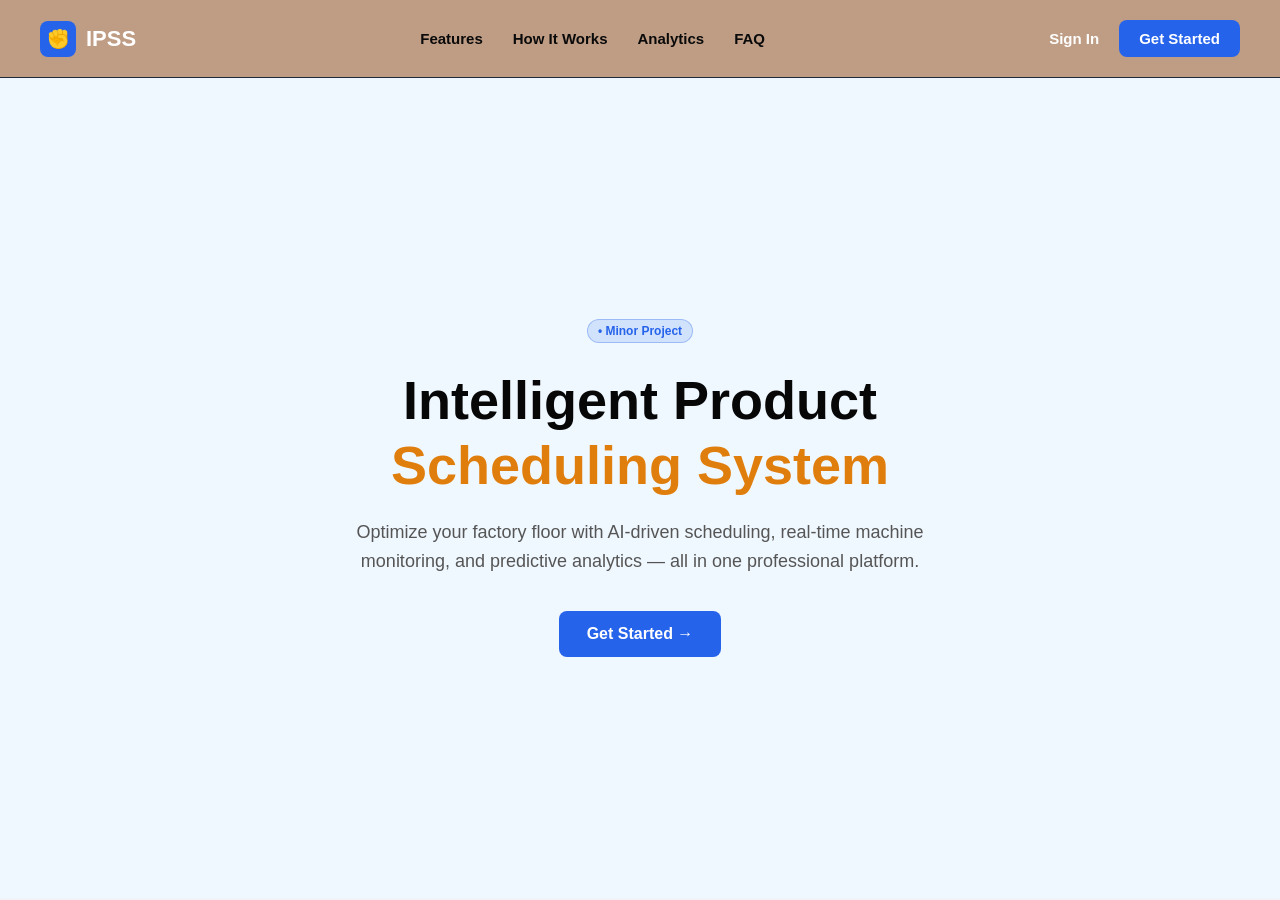
==== index.html @ c1b98edc "Initial commit" ====
<!DOCTYPE html>
<html lang="en">

<head>
    <meta charset="UTF-8">
    <meta name="viewport" content="width=device-width, initial-scale=1.0">
    <title>IPSS - Intelligent Product Scheduling System</title>
    <link rel="stylesheet" href="css/style.css">
</head>

<body>

    <!--Navigation Bar -->
    <header>
        <a href="index.html" class="logo">
            <div class="logo-icon">&#9994;</div>
            IPSS
        </a>

        <nav>
            <a href="#features">Features</a>
            <a href="#how-it-works">How It Works</a>
            <a href="#analytics">Analytics</a>
            <a href="#faq">FAQ</a>
        </nav>

        <div class="header-buttons">
            <a href="login.html" class="btn-signin">Sign In</a>
            <a href="login.html" class="btn-primary">Get Started</a>
        </div>
    </header>

    <!-- Main Hero Section  -->
    <main class="hero-container">
        <div class="badge">• Minor Project </div>

        <h1 class="hero-title">
            Intelligent Product <br>
            <span>Scheduling System</span>
        </h1>

        <p class="hero-description">
            Optimize your factory floor with AI-driven scheduling, real-time machine monitoring, and predictive
            analytics — all in one professional platform.
        </p>

        <a href="login.html" class="btn-primary" style="padding: 14px 28px; font-size: 16px;">
            Get Started &rarr;
        </a>
    </main>

</body>

</html>
---- css/style.css ----
/* 
===================================================================
   ITPS - Intelligent Product Scheduling System
   Unified Stylesheet (css/style.css)
   Matches Landing Page Colors & Supports Dark Mode + Mobile Navigation
===================================================================
*/

/* --- Reset & Global Variables --- */
* {
    margin: 0;
    padding: 0;
    box-sizing: border-box;
    font-family: 'Segoe UI', Tahoma, Geneva, Verdana, sans-serif;
}

:root {
    --primary-color: #2563eb;
    --primary-hover: #1d4ed8;
    --accent-orange: #e07e0d;
    --header-bg: #bf9d85;
    --sidebar-bg: #2d2621;
    --sidebar-hover: #3d342d;
    --sidebar-text: #d1c4b9;
    --sidebar-active: #ffffff;
    --bg-color: #f2f3f7;
    --card-bg: #ffffff;
    --text-color: #070707;
    --text-muted: #555555;
    --border-color: #d1d5db;
    
    /* Status Colors */
    --success-bg: #dcfce7;
    --success-text: #15803d;
    --warning-bg: #fef3c7;
    --warning-text: #b45309;
    --danger-bg: #fee2e2;
    --danger-text: #b91c1c;
    --info-bg: #dbeafe;
    --info-text: #1e40af;
}

/* ==========================================
   DARK MODE OVERRIDES
   ========================================== */
body.dark-mode {
    --bg-color: #0f172a;
    --card-bg: #1e293b;
    --text-color: #f8fafc;
    --text-muted: #94a3b8;
    --border-color: #334155;
    --header-bg: #1e293b;
    --sidebar-bg: #0f172a;
    --sidebar-hover: #1e293b;
}

body.dark-mode .custom-table th {
    background-color: #334155;
    color: #f8fafc;
}

body.dark-mode .form-control {
    background-color: #0f172a;
    color: #ffffff;
    border-color: #334155;
}

body {
    background-color: var(--bg-color);
    color: var(--text-color);
    min-height: 100vh;
    transition: background-color 0.3s, color 0.3s;
}

/* ==========================================
   ORIGINAL SINGLE-SCREEN LANDING PAGE STYLES
   ========================================== */
header {
    width: 100%;
    padding: 20px 40px;
    display: flex;
    justify-content: space-between;
    align-items: center;
    border-bottom: 1px solid #1e293b;
    background-color: var(--header-bg);
}

.logo {
    display: flex;
    align-items: center;
    gap: 10px;
    font-size: 22px;
    font-weight: 700;
    color: #ffffff;
    text-decoration: none;
}

.logo-icon {
    width: 36px;
    height: 36px;
    background-color: var(--primary-color);
    color: #ffffff;
    border-radius: 8px;
    display: flex;
    align-items: center;
    justify-content: center;
    font-size: 18px;
    font-weight: bold;
}

nav {
    display: flex;
    gap: 30px;
}

nav a {
    color: #0a0a0a;
    text-decoration: none;
    font-size: 15px;
    font-weight: 600;
    transition: color 0.2s;
}

nav a:hover {
    color: #ffffff;
}

.header-buttons {
    display: flex;
    align-items: center;
    gap: 20px;
}

.btn-signin {
    color: #ffffff;
    text-decoration: none;
    font-size: 15px;
    font-weight: 600;
}

.btn-signin:hover {
    color: #0a0a0a;
}

.btn-primary {
    background-color: var(--primary-color);
    color: #ffffff;
    padding: 10px 20px;
    border-radius: 8px;
    text-decoration: none;
    font-size: 15px;
    font-weight: 600;
    border: none;
    cursor: pointer;
    transition: background-color 0.2s;
    display: inline-flex;
    align-items: center;
    justify-content: center;
    gap: 8px;
}

.btn-primary:hover {
    background-color: var(--primary-hover);
}

/* Original Single-Screen Hero Container */
.hero-container {
    flex: 1;
    min-height: calc(100vh - 80px);
    display: flex;
    flex-direction: column;
    justify-content: center;
    align-items: center;
    text-align: center;
    padding: 0 20px;
    background-color: aliceblue;
}

body.dark-mode .hero-container {
    background-color: #0f172a;
}

.badge {
    background-color: rgba(37, 99, 235, 0.15);
    color: var(--primary-color);
    border: 1px solid rgba(37, 99, 235, 0.3);
    padding: 6px 16px;
    border-radius: 20px;
    font-size: 13px;
    font-weight: 600;
    margin-bottom: 25px;
    display: inline-block;
}

.hero-title {
    font-size: 54px;
    font-weight: 800;
    max-width: 800px;
    line-height: 1.2;
    margin-bottom: 20px;
    color: var(--text-color);
}

.hero-title span {
    color: var(--accent-orange);
}

.hero-description {
    color: var(--text-muted);
    font-size: 18px;
    max-width: 650px;
    line-height: 1.6;
    margin-bottom: 35px;
}

/* ==========================================
   INNER APP LAYOUT & SIDEBAR
   ========================================== */
.app-container {
    display: flex;
    width: 100%;
    min-height: 100vh;
}

.sidebar {
    width: 250px;
    background-color: var(--sidebar-bg);
    color: #ffffff;
    display: flex;
    flex-direction: column;
    position: fixed;
    height: 100vh;
    left: 0;
    top: 0;
    z-index: 100;
    box-shadow: 2px 0 10px rgba(0, 0, 0, 0.15);
    transition: transform 0.3s ease;
}

.sidebar-header {
    padding: 20px;
    display: flex;
    align-items: center;
    gap: 12px;
    background-color: var(--header-bg);
    border-bottom: 1px solid #1e293b;
}

.sidebar-header .logo-text {
    font-size: 20px;
    font-weight: 700;
    color: #ffffff;
}

.sidebar-header .logo-sub {
    font-size: 11px;
    color: #f1f5f9;
    font-weight: 600;
    display: block;
}

.sidebar-menu {
    list-style: none;
    padding: 20px 0;
    flex-grow: 1;
}

.sidebar-menu li a {
    display: flex;
    align-items: center;
    gap: 12px;
    padding: 12px 24px;
    color: var(--sidebar-text);
    text-decoration: none;
    font-size: 15px;
    font-weight: 500;
    transition: all 0.2s ease;
    border-left: 4px solid transparent;
}

.sidebar-menu li a:hover {
    background-color: var(--sidebar-hover);
    color: #ffffff;
}

.sidebar-menu li a.active {
    background-color: var(--sidebar-hover);
    color: var(--sidebar-active);
    border-left-color: var(--accent-orange);
}

.sidebar-menu li a .icon {
    font-size: 18px;
    width: 22px;
    text-align: center;
}

.sidebar-footer {
    padding: 16px 20px;
    border-top: 1px solid var(--sidebar-hover);
}

.btn-logout {
    display: flex;
    align-items: center;
    gap: 10px;
    color: #ef4444;
    text-decoration: none;
    font-size: 14px;
    font-weight: 600;
    padding: 10px;
    border-radius: 6px;
    transition: background-color 0.2s;
}

.btn-logout:hover {
    background-color: rgba(239, 68, 68, 0.1);
}

.main-content {
    margin-left: 250px;
    flex-grow: 1;
    display: flex;
    flex-direction: column;
    min-height: 100vh;
}

.top-header {
    background-color: var(--header-bg);
    height: 70px;
    padding: 0 30px;
    display: flex;
    align-items: center;
    justify-content: space-between;
    border-bottom: 1px solid var(--border-color);
}

.header-left {
    display: flex;
    align-items: center;
    gap: 15px;
}

.hamburger-btn {
    display: none;
    background: none;
    border: none;
    color: #ffffff;
    font-size: 24px;
    cursor: pointer;
}

.page-title {
    font-size: 22px;
    font-weight: 700;
    color: #ffffff;
}

.header-controls {
    display: flex;
    align-items: center;
    gap: 15px;
}

.btn-theme-toggle {
    background-color: rgba(255, 255, 255, 0.2);
    color: #ffffff;
    border: none;
    padding: 8px 12px;
    border-radius: 20px;
    cursor: pointer;
    font-size: 13px;
    font-weight: 600;
    transition: background-color 0.2s;
}

.btn-theme-toggle:hover {
    background-color: rgba(255, 255, 255, 0.35);
}

.user-profile {
    display: flex;
    align-items: center;
    gap: 10px;
    cursor: pointer;
    position: relative;
}

.user-avatar {
    width: 38px;
    height: 38px;
    background-color: var(--primary-color);
    border-radius: 50%;
    display: flex;
    align-items: center;
    justify-content: center;
    font-weight: bold;
    color: #ffffff;
}

.user-info {
    font-size: 14px;
}

.user-name {
    font-weight: 700;
    color: #ffffff;
}

.user-role {
    font-size: 12px;
    color: #f1f5f9;
}

.content-wrapper {
    padding: 30px;
    flex-grow: 1;
}

/* ==========================================
   ALERTS & NOTIFICATIONS
   ========================================== */
.notification-area {
    margin-bottom: 25px;
    display: flex;
    flex-direction: column;
    gap: 10px;
}

.alert-box {
    padding: 12px 16px;
    border-radius: 8px;
    font-size: 14px;
    display: flex;
    align-items: center;
    justify-content: space-between;
    border-left: 4px solid;
}

.alert-warning {
    background-color: #fef3c7;
    color: #b45309;
    border-left-color: #d97706;
}

.alert-danger {
    background-color: #fee2e2;
    color: #b91c1c;
    border-left-color: #dc2626;
}

.alert-success {
    background-color: #dcfce7;
    color: #15803d;
    border-left-color: #16a34a;
}

.alert-info {
    background-color: #dbeafe;
    color: #1e40af;
    border-left-color: #2563eb;
}

/* ==========================================
   SEARCH & FILTER CONTROLS
   ========================================== */
.filter-bar {
    display: flex;
    flex-wrap: wrap;
    gap: 15px;
    align-items: center;
    justify-content: space-between;
    margin-bottom: 20px;
}

.search-box {
    position: relative;
    flex: 1;
    min-width: 220px;
}

.search-box input {
    width: 100%;
    padding: 10px 14px 10px 36px;
    border: 1px solid var(--border-color);
    border-radius: 6px;
    font-size: 14px;
    outline: none;
    background-color: var(--card-bg);
    color: var(--text-color);
}

.search-box .search-icon {
    position: absolute;
    left: 12px;
    top: 50%;
    transform: translateY(-50%);
    color: var(--text-muted);
    font-size: 14px;
}

.filter-group {
    display: flex;
    gap: 10px;
    align-items: center;
}

.filter-group label {
    font-size: 13px;
    font-weight: 600;
}

/* ==========================================
   GANTT TIMELINE CHART (SCHEDULE PAGE)
   ========================================== */
.gantt-container {
    margin-top: 25px;
    background-color: var(--card-bg);
    border-radius: 10px;
    padding: 20px;
    border: 1px solid var(--border-color);
}

.gantt-header {
    display: grid;
    grid-template-columns: 120px repeat(6, 1fr);
    border-bottom: 2px solid var(--border-color);
    padding-bottom: 10px;
    font-weight: 600;
    font-size: 13px;
    text-align: center;
    color: var(--text-muted);
}

.gantt-row {
    display: grid;
    grid-template-columns: 120px repeat(6, 1fr);
    align-items: center;
    border-bottom: 1px solid var(--border-color);
    padding: 12px 0;
    font-size: 13px;
}

.gantt-machine-label {
    font-weight: 700;
    padding-left: 8px;
}

.gantt-slot {
    padding: 4px;
}

.gantt-bar {
    background-color: var(--primary-color);
    color: #ffffff;
    padding: 6px 8px;
    border-radius: 6px;
    font-size: 12px;
    font-weight: 600;
    text-align: center;
    white-space: nowrap;
    overflow: hidden;
    text-overflow: ellipsis;
    box-shadow: 0 2px 4px rgba(0, 0, 0, 0.1);
}

.gantt-bar.high { background-color: #dc2626; }
.gantt-bar.medium { background-color: #d97706; }
.gantt-bar.low { background-color: #2563eb; }

/* ==========================================
   DASHBOARD RECENT ACTIVITY & PROGRESS
   ========================================== */
.activity-list {
    display: flex;
    flex-direction: column;
    gap: 12px;
}

.activity-item {
    display: flex;
    align-items: center;
    gap: 12px;
    font-size: 14px;
    padding: 10px 0;
    border-bottom: 1px solid var(--border-color);
}

.activity-item:last-child {
    border-bottom: none;
}

.activity-icon {
    width: 32px;
    height: 32px;
    border-radius: 50%;
    background-color: var(--info-bg);
    color: var(--info-text);
    display: flex;
    align-items: center;
    justify-content: center;
    font-size: 14px;
}

.activity-time {
    margin-left: auto;
    font-size: 12px;
    color: var(--text-muted);
}

.progress-bar-container {
    margin-top: 10px;
}

.progress-label {
    display: flex;
    justify-content: space-between;
    font-size: 13px;
    font-weight: 600;
    margin-bottom: 6px;
}

.progress-track {
    width: 100%;
    height: 12px;
    background-color: #e2e8f0;
    border-radius: 6px;
    overflow: hidden;
}

body.dark-mode .progress-track {
    background-color: #334155;
}

.progress-fill {
    height: 100%;
    background-color: var(--primary-color);
    border-radius: 6px;
    transition: width 0.4s ease;
}

/* ==========================================
   DASHBOARD & REPORTS STATS CARDS
   ========================================== */
.stats-grid {
    display: grid;
    grid-template-columns: repeat(auto-fit, minmax(200px, 1fr));
    gap: 20px;
    margin-bottom: 30px;
}

.stat-card {
    background-color: var(--card-bg);
    border-radius: 10px;
    padding: 20px;
    border: 1px solid var(--border-color);
    box-shadow: 0 2px 4px rgba(0, 0, 0, 0.03);
    display: flex;
    align-items: center;
    justify-content: space-between;
}

.stat-info h3 {
    font-size: 13px;
    text-transform: uppercase;
    letter-spacing: 0.5px;
    color: var(--text-muted);
    margin-bottom: 6px;
}

.stat-info p {
    font-size: 26px;
    font-weight: 700;
    color: var(--text-color);
}

.stat-icon {
    width: 48px;
    height: 48px;
    border-radius: 10px;
    display: flex;
    align-items: center;
    justify-content: center;
    font-size: 22px;
}

.icon-blue { background-color: #dbeafe; color: #2563eb; }
.icon-amber { background-color: #fef3c7; color: #d97706; }
.icon-green { background-color: #dcfce7; color: #16a34a; }
.icon-purple { background-color: #f3e8ff; color: #9333ea; }
.icon-cyan { background-color: #cff4fc; color: #0891b2; }
.icon-rose { background-color: #ffe4e6; color: #e11d48; }

.card {
    background-color: var(--card-bg);
    border-radius: 10px;
    border: 1px solid var(--border-color);
    box-shadow: 0 2px 4px rgba(0, 0, 0, 0.03);
    padding: 24px;
    margin-bottom: 30px;
}

.card-header {
    display: flex;
    align-items: center;
    justify-content: space-between;
    margin-bottom: 20px;
    padding-bottom: 12px;
    border-bottom: 1px solid var(--border-color);
}

.card-title {
    font-size: 18px;
    font-weight: 600;
    color: var(--text-color);
}

/* Forms */
.form-grid {
    display: grid;
    grid-template-columns: repeat(auto-fit, minmax(200px, 1fr));
    gap: 16px;
    align-items: end;
    margin-bottom: 20px;
}

.form-group {
    display: flex;
    flex-direction: column;
    gap: 6px;
}

.form-group label {
    font-size: 13px;
    font-weight: 600;
    color: var(--text-color);
}

.form-control {
    padding: 10px 14px;
    border: 1px solid var(--border-color);
    border-radius: 6px;
    font-size: 14px;
    outline: none;
    transition: border-color 0.2s;
    background-color: var(--card-bg);
    color: var(--text-color);
}

.form-control:focus {
    border-color: var(--primary-color);
    box-shadow: 0 0 0 3px rgba(37, 99, 235, 0.1);
}

/* Buttons */
.btn {
    padding: 10px 18px;
    border-radius: 6px;
    font-size: 14px;
    font-weight: 600;
    cursor: pointer;
    border: none;
    transition: all 0.2s;
    display: inline-flex;
    align-items: center;
    justify-content: center;
    gap: 8px;
    text-decoration: none;
}

.btn-secondary {
    background-color: #64748b;
    color: #ffffff;
}

.btn-secondary:hover {
    background-color: #475569;
}

.btn-danger {
    background-color: #ef4444;
    color: #ffffff;
}

.btn-danger:hover {
    background-color: #dc2626;
}

.btn-success {
    background-color: #16a34a;
    color: #ffffff;
}

.btn-success:hover {
    background-color: #15803d;
}

.btn-sm {
    padding: 6px 12px;
    font-size: 12px;
}

/* Tables */
.table-responsive {
    width: 100%;
    overflow-x: auto;
}

.custom-table {
    width: 100%;
    border-collapse: collapse;
    font-size: 14px;
    text-align: left;
}

.custom-table th {
    background-color: #f1f5f9;
    color: var(--text-color);
    font-weight: 600;
    padding: 12px 16px;
    border-bottom: 2px solid var(--border-color);
}

.custom-table td {
    padding: 12px 16px;
    border-bottom: 1px solid var(--border-color);
    color: var(--text-color);
}

.custom-table tbody tr:hover {
    background-color: rgba(37, 99, 235, 0.04);
}

/* Badges */
.badge {
    display: inline-block;
    padding: 4px 10px;
    border-radius: 12px;
    font-size: 12px;
    font-weight: 600;
    text-transform: capitalize;
}

.badge-success { background-color: var(--success-bg); color: var(--success-text); }
.badge-warning { background-color: var(--warning-bg); color: var(--warning-text); }
.badge-danger { background-color: var(--danger-bg); color: var(--danger-text); }
.badge-info { background-color: var(--info-bg); color: var(--info-text); }

.action-buttons {
    display: flex;
    gap: 8px;
}

.empty-placeholder {
    text-align: center;
    padding: 30px;
    color: var(--text-muted);
    font-size: 14px;
}

/* ==========================================
   RESPONSIVE MOBILE STYLES
   ========================================== */
@media (max-width: 768px) {
    .hamburger-btn {
        display: block;
    }

    .sidebar {
        transform: translateX(-100%);
        width: 240px;
    }

    .sidebar.open {
        transform: translateX(0);
    }

    .main-content {
        margin-left: 0;
    }

    .top-header {
        padding: 0 15px;
    }

    .content-wrapper {
        padding: 15px;
    }

    .hero-title {
        font-size: 32px;
    }
}
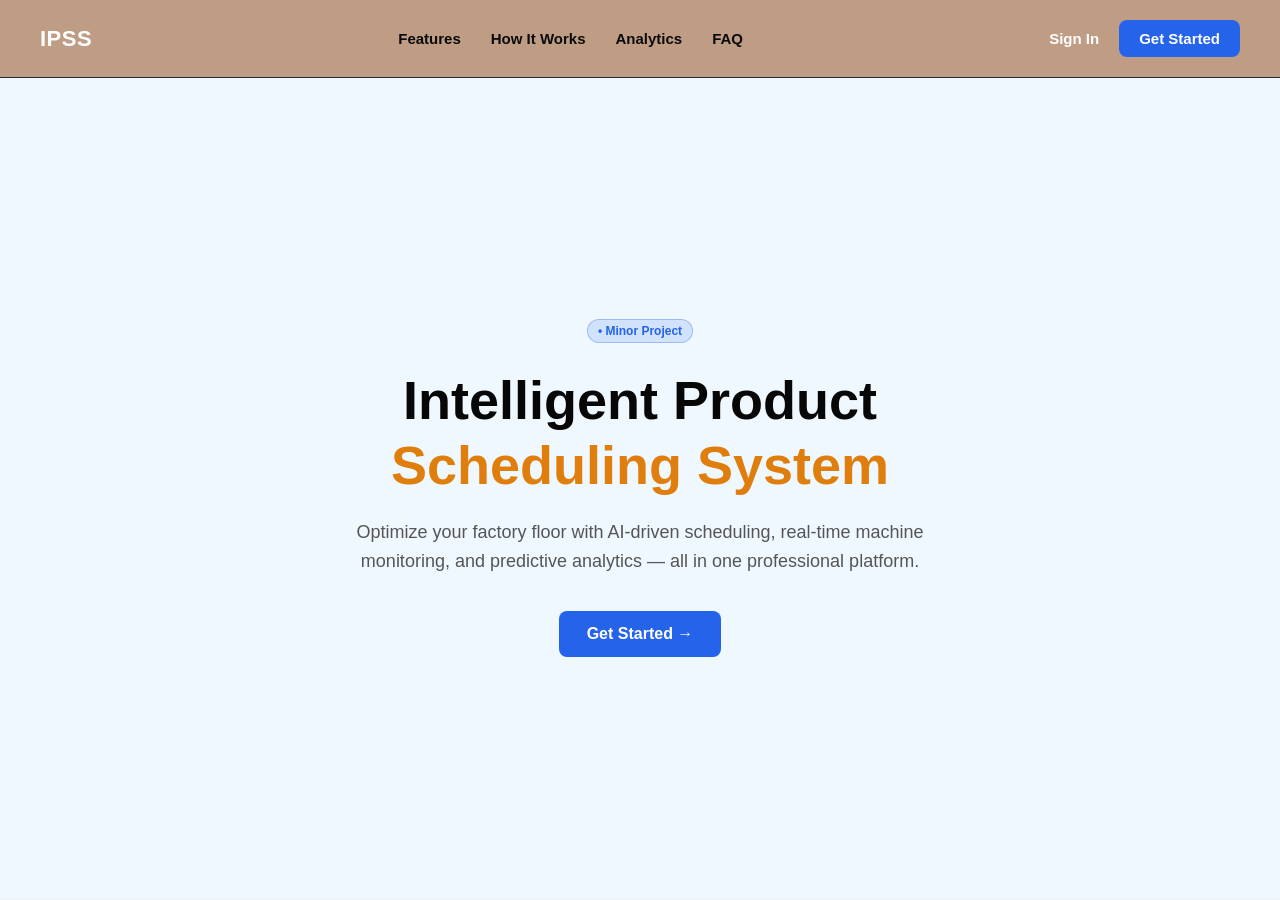
==== commit 65fb2c42: "Implement Admin Authorization Key auth, clean IPSS logo branding, and fix sign-in workflow" ====
--- a/index.html
+++ b/index.html
@@ -4,7 +4,10 @@
 <head>
     <meta charset="UTF-8">
     <meta name="viewport" content="width=device-width, initial-scale=1.0">
+    <meta name="description"
+        content="IPSS - Intelligent Product Scheduling System for smart factory floor optimization, real-time machine monitoring, and predictive analytics.">
     <title>IPSS - Intelligent Product Scheduling System</title>
+    <link rel="icon" type="image/png" href="images/favicon.png">
     <link rel="stylesheet" href="css/style.css">
 </head>
 
@@ -12,10 +15,7 @@
 
     <!--Navigation Bar -->
     <header>
-        <a href="index.html" class="logo">
-            <div class="logo-icon">&#9994;</div>
-            IPSS
-        </a>
+        <a href="index.html" class="logo">IPSS</a>
 
         <nav>
             <a href="#features">Features</a>
--- a/css/style.css
+++ b/css/style.css
@@ -28,7 +28,7 @@
     --text-color: #070707;
     --text-muted: #555555;
     --border-color: #d1d5db;
-    
+
     /* Status Colors */
     --success-bg: #dcfce7;
     --success-text: #15803d;
@@ -88,24 +88,11 @@
 .logo {
     display: flex;
     align-items: center;
-    gap: 10px;
     font-size: 22px;
     font-weight: 700;
     color: #ffffff;
     text-decoration: none;
-}
-
-.logo-icon {
-    width: 36px;
-    height: 36px;
-    background-color: var(--primary-color);
-    color: #ffffff;
-    border-radius: 8px;
-    display: flex;
-    align-items: center;
-    justify-content: center;
-    font-size: 18px;
-    font-weight: bold;
+    letter-spacing: 0.5px;
 }
 
 nav {
@@ -564,9 +551,17 @@
     box-shadow: 0 2px 4px rgba(0, 0, 0, 0.1);
 }
 
-.gantt-bar.high { background-color: #dc2626; }
-.gantt-bar.medium { background-color: #d97706; }
-.gantt-bar.low { background-color: #2563eb; }
+.gantt-bar.high {
+    background-color: #dc2626;
+}
+
+.gantt-bar.medium {
+    background-color: #d97706;
+}
+
+.gantt-bar.low {
+    background-color: #2563eb;
+}
 
 /* ==========================================
    DASHBOARD RECENT ACTIVITY & PROGRESS
@@ -684,12 +679,35 @@
     font-size: 22px;
 }
 
-.icon-blue { background-color: #dbeafe; color: #2563eb; }
-.icon-amber { background-color: #fef3c7; color: #d97706; }
-.icon-green { background-color: #dcfce7; color: #16a34a; }
-.icon-purple { background-color: #f3e8ff; color: #9333ea; }
-.icon-cyan { background-color: #cff4fc; color: #0891b2; }
-.icon-rose { background-color: #ffe4e6; color: #e11d48; }
+.icon-blue {
+    background-color: #dbeafe;
+    color: #2563eb;
+}
+
+.icon-amber {
+    background-color: #fef3c7;
+    color: #d97706;
+}
+
+.icon-green {
+    background-color: #dcfce7;
+    color: #16a34a;
+}
+
+.icon-purple {
+    background-color: #f3e8ff;
+    color: #9333ea;
+}
+
+.icon-cyan {
+    background-color: #cff4fc;
+    color: #0891b2;
+}
+
+.icon-rose {
+    background-color: #ffe4e6;
+    color: #e11d48;
+}
 
 .card {
     background-color: var(--card-bg);
@@ -841,10 +859,25 @@
     text-transform: capitalize;
 }
 
-.badge-success { background-color: var(--success-bg); color: var(--success-text); }
-.badge-warning { background-color: var(--warning-bg); color: var(--warning-text); }
-.badge-danger { background-color: var(--danger-bg); color: var(--danger-text); }
-.badge-info { background-color: var(--info-bg); color: var(--info-text); }
+.badge-success {
+    background-color: var(--success-bg);
+    color: var(--success-text);
+}
+
+.badge-warning {
+    background-color: var(--warning-bg);
+    color: var(--warning-text);
+}
+
+.badge-danger {
+    background-color: var(--danger-bg);
+    color: var(--danger-text);
+}
+
+.badge-info {
+    background-color: var(--info-bg);
+    color: var(--info-text);
+}
 
 .action-buttons {
     display: flex;
@@ -890,4 +923,402 @@
     .hero-title {
         font-size: 32px;
     }
+}
+
+/* ==========================================
+   DUAL ORDER ENTRY & PRE-SCHEDULING STYLES
+   ========================================== */
+.tab-container {
+    display: flex;
+    gap: 10px;
+    border-bottom: 2px solid var(--border-color);
+    margin-bottom: 20px;
+}
+
+.tab-btn {
+    padding: 10px 18px;
+    background: transparent;
+    border: none;
+    border-bottom: 3px solid transparent;
+    font-size: 14px;
+    font-weight: 600;
+    color: var(--text-muted);
+    cursor: pointer;
+    transition: all 0.2s ease;
+    margin-bottom: -2px;
+}
+
+.tab-btn:hover {
+    color: var(--primary-color);
+}
+
+.tab-btn.active {
+    color: var(--primary-color);
+    border-bottom-color: var(--primary-color);
+}
+
+.tab-content {
+    animation: fadeIn 0.3s ease-in-out;
+}
+
+@keyframes fadeIn {
+    from {
+        opacity: 0;
+        transform: translateY(4px);
+    }
+
+    to {
+        opacity: 1;
+        transform: translateY(0);
+    }
+}
+
+/* Drag & Drop Zone */
+.drop-zone {
+    border: 2px dashed var(--border-color);
+    border-radius: 12px;
+    padding: 30px 20px;
+    text-align: center;
+    background-color: rgba(37, 99, 235, 0.02);
+    cursor: pointer;
+    transition: all 0.25s ease;
+}
+
+body.dark-mode .drop-zone {
+    background-color: rgba(255, 255, 255, 0.02);
+}
+
+.drop-zone:hover,
+.drop-zone.drop-zone--over {
+    border-color: var(--primary-color);
+    background-color: rgba(37, 99, 235, 0.08);
+}
+
+.drop-zone-icon {
+    font-size: 36px;
+    margin-bottom: 8px;
+}
+
+.drop-zone-prompt {
+    font-size: 14px;
+    color: var(--text-color);
+}
+
+/* CSV Preview Table Row Highlights */
+.tr-invalid {
+    background-color: rgba(239, 68, 68, 0.1) !important;
+}
+
+.tr-valid {
+    background-color: rgba(34, 197, 94, 0.05) !important;
+}
+
+/* Pre-Scheduling Analysis Modal */
+.modal-overlay {
+    position: fixed;
+    top: 0;
+    left: 0;
+    width: 100vw;
+    height: 100vh;
+    background: rgba(15, 23, 42, 0.65);
+    backdrop-filter: blur(5px);
+    display: flex;
+    align-items: center;
+    justify-content: center;
+    z-index: 1000;
+    padding: 20px;
+    animation: fadeIn 0.25s ease-out;
+}
+
+.modal-content {
+    background: var(--card-bg);
+    color: var(--text-color);
+    border-radius: 16px;
+    width: 100%;
+    max-width: 960px;
+    max-height: 90vh;
+    display: flex;
+    flex-direction: column;
+    box-shadow: 0 20px 25px -5px rgba(0, 0, 0, 0.3), 0 10px 10px -5px rgba(0, 0, 0, 0.2);
+    border: 1px solid var(--border-color);
+    overflow: hidden;
+}
+
+.modal-header {
+    padding: 20px 25px;
+    border-bottom: 1px solid var(--border-color);
+    display: flex;
+    justify-content: space-between;
+    align-items: flex-start;
+}
+
+.modal-title {
+    font-size: 20px;
+    font-weight: 700;
+}
+
+.modal-close-btn {
+    background: transparent;
+    border: none;
+    font-size: 24px;
+    font-weight: 600;
+    color: var(--text-muted);
+    cursor: pointer;
+    line-height: 1;
+    padding: 4px 8px;
+    border-radius: 6px;
+}
+
+.modal-close-btn:hover {
+    color: var(--text-color);
+    background-color: rgba(0, 0, 0, 0.05);
+}
+
+.modal-body {
+    padding: 20px 25px;
+    overflow-y: auto;
+    flex: 1;
+}
+
+.modal-footer {
+    padding: 15px 25px;
+    border-top: 1px solid var(--border-color);
+    display: flex;
+    justify-content: flex-end;
+    gap: 12px;
+    background: rgba(0, 0, 0, 0.02);
+}
+
+/* Modal KPI Cards */
+.modal-kpi-grid {
+    display: grid;
+    grid-template-columns: repeat(auto-fit, minmax(200px, 1fr));
+    gap: 15px;
+    margin-bottom: 20px;
+}
+
+.kpi-card {
+    background: var(--bg-color);
+    border: 1px solid var(--border-color);
+    border-radius: 12px;
+    padding: 15px;
+    display: flex;
+    align-items: center;
+    gap: 12px;
+}
+
+.kpi-icon {
+    font-size: 24px;
+    width: 44px;
+    height: 44px;
+    border-radius: 10px;
+    background: var(--card-bg);
+    display: flex;
+    align-items: center;
+    justify-content: center;
+    border: 1px solid var(--border-color);
+}
+
+.kpi-label {
+    font-size: 12px;
+    color: var(--text-muted);
+    font-weight: 500;
+}
+
+.kpi-value {
+    font-size: 18px;
+    font-weight: 700;
+    color: var(--text-color);
+    margin-top: 2px;
+}
+
+/* Machine Chips Breakdown */
+.machine-status-chips {
+    display: flex;
+    gap: 10px;
+    flex-wrap: wrap;
+}
+
+.machine-chip {
+    padding: 8px 14px;
+    border-radius: 10px;
+    background: var(--bg-color);
+    border: 1px solid var(--border-color);
+    font-size: 13px;
+    display: flex;
+    align-items: center;
+    gap: 8px;
+}
+
+.chip-status-dot {
+    width: 8px;
+    height: 8px;
+    border-radius: 50%;
+}
+
+.chip-status-dot.available {
+    background-color: #22c55e;
+}
+
+.chip-status-dot.working {
+    background-color: #eab308;
+}
+
+.chip-status-dot.maintenance {
+    background-color: #ef4444;
+}
+
+/* Custom Risk Badges */
+.badge-on-track {
+    background-color: #dcfce7;
+    color: #15803d;
+    border: 1px solid #bbf7d0;
+}
+
+.badge-delay-alert {
+    background-color: #fee2e2;
+    color: #b91c1c;
+    border: 1px solid #fca5a5;
+    animation: pulseAlert 1.5s infinite alternate;
+}
+
+@keyframes pulseAlert {
+    from {
+        opacity: 0.8;
+    }
+
+    to {
+        opacity: 1;
+        transform: scale(1.02);
+    }
+}
+
+body.dark-mode .badge-on-track {
+    background-color: rgba(34, 197, 94, 0.2);
+    color: #4ade80;
+    border-color: rgba(34, 197, 94, 0.4);
+}
+
+body.dark-mode .badge-delay-alert {
+    background-color: rgba(239, 68, 68, 0.2);
+    color: #f87171;
+    border-color: rgba(239, 68, 68, 0.4);
+}
+
+/* ==========================================
+   ROLE-BASED ACCESS CONTROL (RBAC) STYLES
+   ========================================== */
+.user-role-badge {
+    font-size: 10.5px;
+    font-weight: 700;
+    padding: 2px 8px;
+    border-radius: 12px;
+    letter-spacing: 0.3px;
+    text-transform: uppercase;
+    display: inline-block;
+}
+
+.role-badge-admin {
+    background-color: #2563eb;
+    color: #ffffff;
+}
+
+.role-badge-user {
+    background-color: #059669;
+    color: #ffffff;
+}
+
+.view-only-tag {
+    display: inline-flex;
+    align-items: center;
+    gap: 4px;
+    background-color: #f3f4f6;
+    color: #4b5563;
+    border: 1px solid #d1d5db;
+    border-radius: 6px;
+    font-size: 11.5px;
+    padding: 4px 8px;
+    font-weight: 600;
+}
+
+body.dark-mode .view-only-tag {
+    background-color: #1e293b;
+    color: #94a3b8;
+    border-color: #334155;
+}
+
+/* Toast Notification for Access Restrictions */
+.toast-container {
+    position: fixed;
+    top: 24px;
+    right: 24px;
+    z-index: 9999;
+    display: flex;
+    flex-direction: column;
+    gap: 10px;
+    pointer-events: none;
+}
+
+.custom-toast {
+    pointer-events: auto;
+    min-width: 300px;
+    max-width: 420px;
+    padding: 14px 18px;
+    border-radius: 10px;
+    box-shadow: 0 10px 30px rgba(0, 0, 0, 0.25);
+    display: flex;
+    align-items: center;
+    gap: 12px;
+    color: #ffffff;
+    font-size: 14px;
+    font-weight: 500;
+    animation: slideInToast 0.35s cubic-bezier(0.175, 0.885, 0.32, 1.275);
+    backdrop-filter: blur(8px);
+}
+
+.custom-toast.toast-error {
+    background: linear-gradient(135deg, #dc2626 0%, #b91c1c 100%);
+    border: 1px solid #ef4444;
+}
+
+.custom-toast.toast-success {
+    background: linear-gradient(135deg, #059669 0%, #047857 100%);
+    border: 1px solid #10b981;
+}
+
+.custom-toast.toast-info {
+    background: linear-gradient(135deg, #2563eb 0%, #1d4ed8 100%);
+    border: 1px solid #3b82f6;
+}
+
+.toast-icon {
+    font-size: 20px;
+    line-height: 1;
+}
+
+.toast-content {
+    flex: 1;
+}
+
+.toast-title {
+    font-weight: 700;
+    font-size: 14px;
+    margin-bottom: 2px;
+}
+
+.toast-desc {
+    font-size: 12.5px;
+    opacity: 0.95;
+}
+
+@keyframes slideInToast {
+    from {
+        opacity: 0;
+        transform: translateX(100%) scale(0.9);
+    }
+
+    to {
+        opacity: 1;
+        transform: translateX(0) scale(1);
+    }
 }
